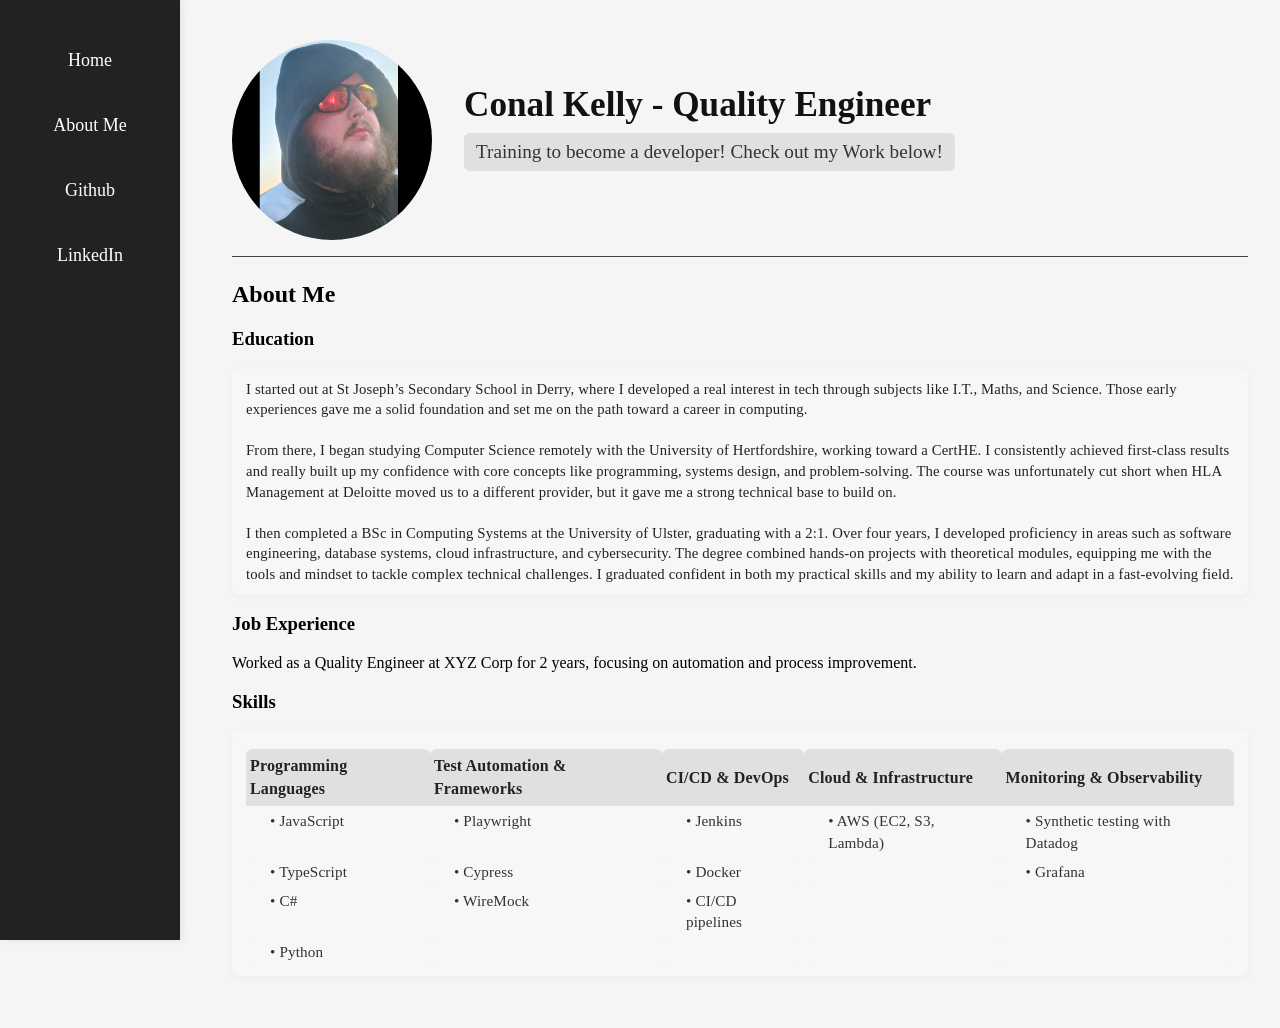
==== about.html @ 4307935d "cool updates" ====
<!DOCTYPE html>
<html>
  <head>
    <link rel="stylesheet" href="styles.css" />
    <title>About Me - Conal Kelly</title>
  </head>
  <body>
    <div id="container">
      <nav id="sidebar">
        <ul>
          <li>
            <a href="index.html" class="nav-link">
              <span class="icon">Home</span>
            </a>
          </li>
          <li>
            <a href="about.html" class="nav-link active">
              <span class="icon">About Me</span>
            </a>
          </li>
          <li>
            <a
              href="https://github.com/conalkelly1"
              target="_blank"
              class="nav-link"
            >
              <span class="icon">Github</span>
            </a>
          </li>
          <li>
            <a
              href="https://www.linkedin.com/in/conal-kelly-a8ab49156/"
              target="_blank"
              class="nav-link"
            >
              <span class="icon">LinkedIn</span>
            </a>
          </li>
        </ul>
      </nav>
      <div id="main-content">
        <div id="profile-block">
          <div id="photos" class="photo-container">
            <img src="images/Myself.jpg" alt="Picture of Me :)" class="image" />
            <div class="middle">
              <div class="text">
                <a href="files/CV-ConalKelly.pdf" target="_blank">
                  Conal Kelly
                </a>
              </div>
            </div>
          </div>
          <div class="header-text">
            <h1 class="OpeningHeader">Conal Kelly - Quality Engineer</h1>
            <h2 class="SecondaryHeader">
              Training to become a developer! Check out my Work below!
            </h2>
          </div>
        </div>
        <div id="Qualifications" class="info-section">
          <h2 class="info-header">About Me</h2>
          <h3>Education</h3>
          <p class="UniGrade" id="about-education"></p>
          <h3>Job Experience</h3>
          <p class="UniGrade" id="about-job"></p>
          <h3>Skills</h3>
          <div class="UniGrade" id="about-skills"></div>
        </div>
      </div>
    </div>
    <script>
      fetch("files/aboutMe.json")
        .then((response) => response.json())
        .then((data) => {
          document.getElementById("about-education").textContent =
            data.education;
          document.getElementById("about-job").textContent = data.jobExperience;
          // Render skills table as horizontal headers with bullets below
          const skillsTable = data.skillsTable;
          const skillsContainer = document.getElementById("about-skills");
          let html =
            '<table id="skills-table" style="width:100%; border-collapse:collapse;">';
          // Table headers
          html += "<tr>";
          skillsTable.forEach((section) => {
            html += `<th style='text-align:left; padding:6px 4px; background:#e0e0e0; color:#222; font-size:1rem;'>${section.category}</th>`;
          });
          html += "</tr>";
          // Find max number of items in any category
          const maxRows = Math.max(
            ...skillsTable.map((section) => section.items.length)
          );
          // Table rows
          for (let i = 0; i < maxRows; i++) {
            html += "<tr>";
            skillsTable.forEach((section) => {
              const item = section.items[i] ? `• ${section.items[i]}` : "";
              html += `<td style='padding:4px 8px 4px 24px; color:#333; font-size:0.95rem; vertical-align:top;'>${item}</td>`;
            });
            html += "</tr>";
          }
          html += "</table>";
          skillsContainer.innerHTML = html;
        });
    </script>
  </body>
</html>
---- styles.css ----
body {
  background-color: whitesmoke;
}
.OpeningHeader {
  color: #111;
  font-size: 2.2rem;
  background: none;
  text-align: left;
  font-weight: bold;
  border: none;
  box-sizing: border-box;
  padding: 0 0 8px 0;
  margin-top: 0;
  margin-bottom: 0;
}
.SecondaryHeader {
  color: #333;
  font-size: 1.2rem;
  text-align: left;
  font-weight: normal;
  margin-top: 0;
  margin-bottom: 24px;
  background: #e0e0e0;
  padding: 8px 12px;
  border-radius: 6px;
}
#main-content header {
  border-bottom: 1px solid #444;
  padding-bottom: 16px;
  margin-bottom: 24px;
  display: flex;
  flex-direction: column;
  justify-content: center;
}
.UniGrade {
  color: black;
  font-size: medium;
}
#profile-block {
  display: flex;
  flex-direction: row;
  align-items: center;
  margin-bottom: 24px;
  border-bottom: 1px solid #444;
  padding-bottom: 16px;
}
.photo-container {
  position: relative;
  display: block;
  width: 200px;
  margin-right: 32px;
}
.image {
  width: 200px;
  height: 200px;
  border-radius: 50%;
  opacity: 1;
  transition: 0.5s ease;
  object-fit: cover;
  display: block;
  margin: 0 auto;
}
.middle {
  transition: 0.5s ease;
  opacity: 0;
  position: absolute;
  top: 50%;
  left: 50%;
  transform: translate(-50%, -50%);
}
.photo-container:hover .image {
  opacity: 0.3;
}
.photo-container:hover .middle {
  opacity: 1;
}
#info {
  display: flex;
  flex-direction: row;
  justify-content: flex-start;
  gap: 16px;
  margin-top: 16px;
  width: 200px;
}
.text {
  background-color: #4caf50;
  color: white;
  font-size: 16px;
  padding: 24px 32px;
  border-radius: 8px;
}
.button {
  padding: 16px 32px;
  text-align: center;
  text-decoration: none;
  display: inline-block;
  font-size: 16px;
  margin: 4px 2px;
  transition-duration: 0.4s;
  cursor: pointer;
}
.button1 {
  background-color: white;
  color: black;
  border: 2px solid black;
  width: 120px;
  height: 48px;
}
.button1:hover {
  background-color: black;
  border: 2px solid white;
  color: white;
}
.button2 {
  background-color: white;
  color: black;
  border: 2px solid blue;
  width: 120px;
  height: 48px;
}
.button2:hover {
  background-color: blue;
  border: 2px solid white;
  color: white;
}
#sidebar {
  width: 180px;
  background: #222;
  color: #fff;
  min-height: 100vh;
  position: fixed;
  left: 0;
  top: 0;
  padding-top: 40px;
  box-shadow: 2px 0 8px rgba(0, 0, 0, 0.08);
}
#sidebar ul {
  list-style: none;
  padding: 0;
  margin: 0;
}
#sidebar li {
  margin-bottom: 24px;
  text-align: center;
}
#sidebar .nav-link {
  color: #fff;
  text-decoration: none;
  font-size: 18px;
  padding: 10px 0;
  display: block;
  border-radius: 6px;
  transition: background 0.2s, color 0.2s;
}
#sidebar .nav-link:hover {
  background: #444;
  color: #ff9800;
}
#main-content {
  margin-left: 200px;
  padding: 32px 24px;
}
.header-text {
  display: flex;
  flex-direction: column;
}
#about-education {
  white-space: pre-line;
  margin-bottom: 12px;
  background: #f7f7f7;
  padding: 10px 14px;
  border-radius: 8px;
  color: #222;
  font-size: 0.92rem;
  line-height: 1.4;
  letter-spacing: 0.01em;
  box-shadow: 0 2px 8px rgba(0, 0, 0, 0.04);
}
#about-skills {
  white-space: pre-line;
  margin-bottom: 12px;
  background: #f7f7f7;
  padding: 10px 14px;
  border-radius: 8px;
  color: #222;
  font-size: 0.92rem;
  line-height: 1.4;
  letter-spacing: 0.01em;
  box-shadow: 0 2px 8px rgba(0, 0, 0, 0.04);
}
#skills-table {
  width: 100%;
  border-collapse: separate;
  border-spacing: 0 4px;
  margin-top: 8px;
}
#skills-table th {
  background: #222;
  color: #fff;
  font-size: 1rem;
  padding: 8px 6px;
  border-radius: 6px 6px 0 0;
  border: none;
  text-align: left;
}
#skills-table td {
  background: #f7f7f7;
  color: #222;
  font-size: 0.95rem;
  padding: 6px 12px 6px 24px;
  border-radius: 0 0 6px 6px;
  border: none;
  vertical-align: top;
}
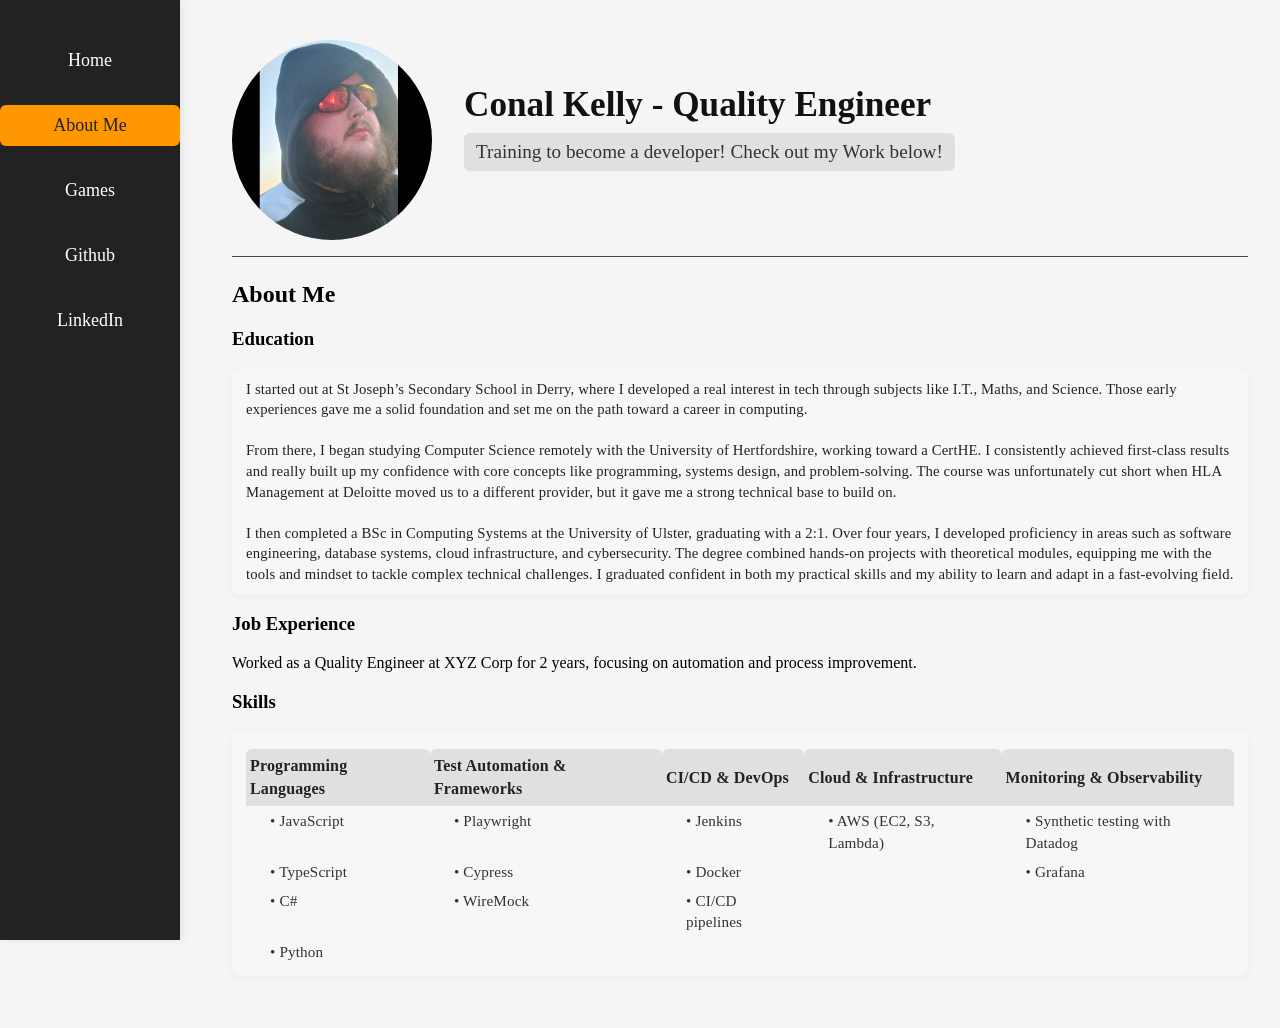
==== commit 9fa5106a: "first attempts at flappy bird" ====
--- a/about.html
+++ b/about.html
@@ -16,6 +16,11 @@
           <li>
             <a href="about.html" class="nav-link active">
               <span class="icon">About Me</span>
+            </a>
+          </li>
+          <li>
+            <a href="games/gamespage.html" class="nav-link">
+              <span class="icon">Games</span>
             </a>
           </li>
           <li>
--- a/styles.css
+++ b/styles.css
@@ -156,6 +156,10 @@
   background: #444;
   color: #ff9800;
 }
+#sidebar .nav-link.active {
+  background: #ff9800;
+  color: #222;
+}
 #main-content {
   margin-left: 200px;
   padding: 32px 24px;
@@ -212,3 +216,34 @@
   border: none;
   vertical-align: top;
 }
+.project-link {
+  display: inline-block;
+  position: relative;
+  text-decoration: none;
+}
+.project-image {
+  width: 200px;
+  height: 200px;
+  border-radius: 16px;
+  object-fit: cover;
+  filter: brightness(0.85);
+}
+.project-label {
+  position: absolute;
+  left: 0;
+  right: 0;
+  bottom: 16px;
+  text-align: center;
+  color: #fff;
+  font-size: 1.2rem;
+  font-weight: bold;
+  background: rgba(0, 0, 0, 0.5);
+  padding: 8px 0;
+  border-radius: 0 0 16px 16px;
+}
+#project-block {
+  margin-top: 32px;
+  display: flex;
+  align-items: center;
+  gap: 32px;
+}
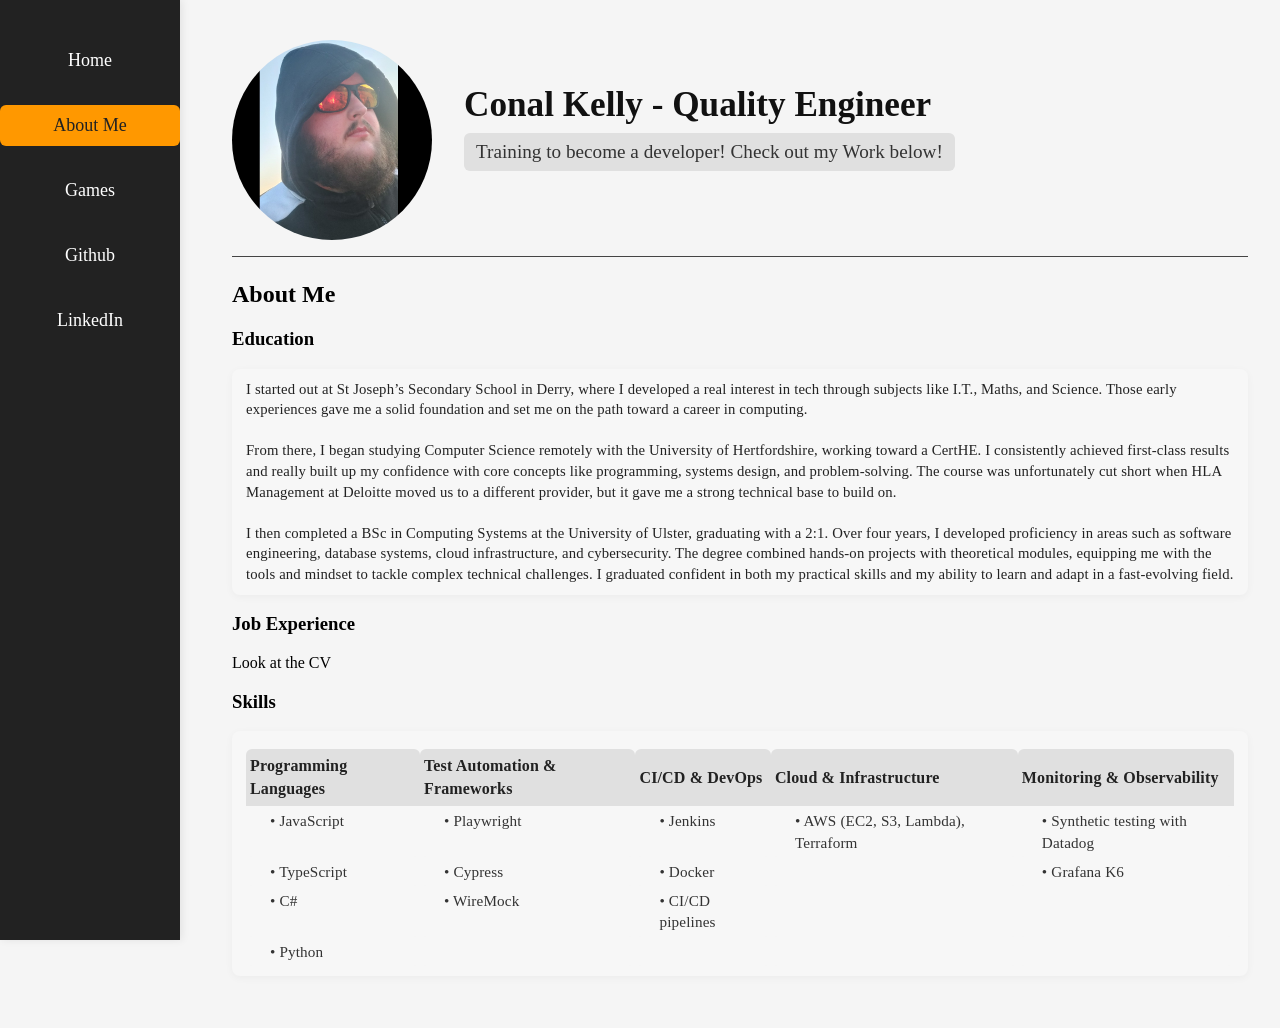
==== commit 2566ecd9: "updates lol" ====
--- a/about.html
+++ b/about.html
@@ -46,14 +46,11 @@
       <div id="main-content">
         <div id="profile-block">
           <div id="photos" class="photo-container">
-            <img src="images/Myself.jpg" alt="Picture of Me :)" class="image" />
-            <div class="middle">
-              <div class="text">
-                <a href="files/CV-ConalKelly.pdf" target="_blank">
-                  Conal Kelly
-                </a>
-              </div>
-            </div>
+            <img
+              src="media/images/Myself.jpg"
+              alt="Picture of Me :)"
+              class="image"
+            />
           </div>
           <div class="header-text">
             <h1 class="OpeningHeader">Conal Kelly - Quality Engineer</h1>
